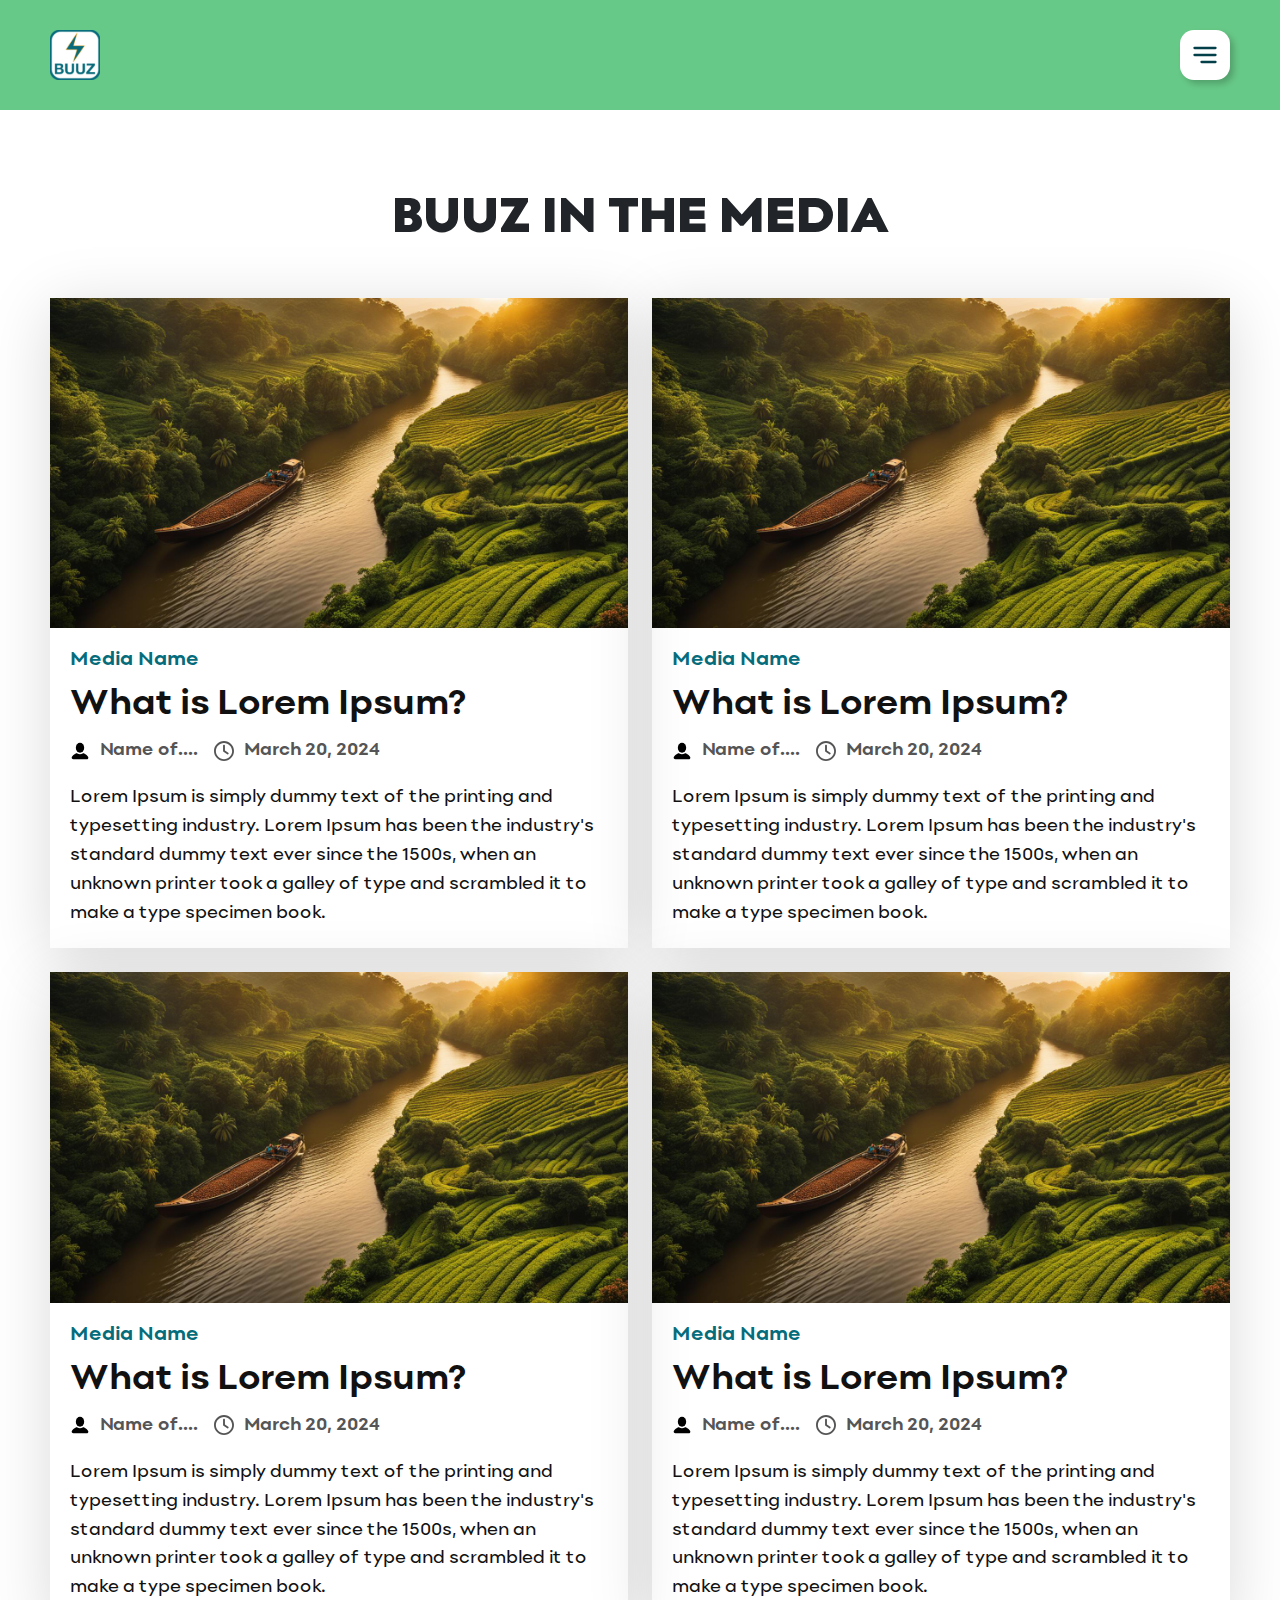
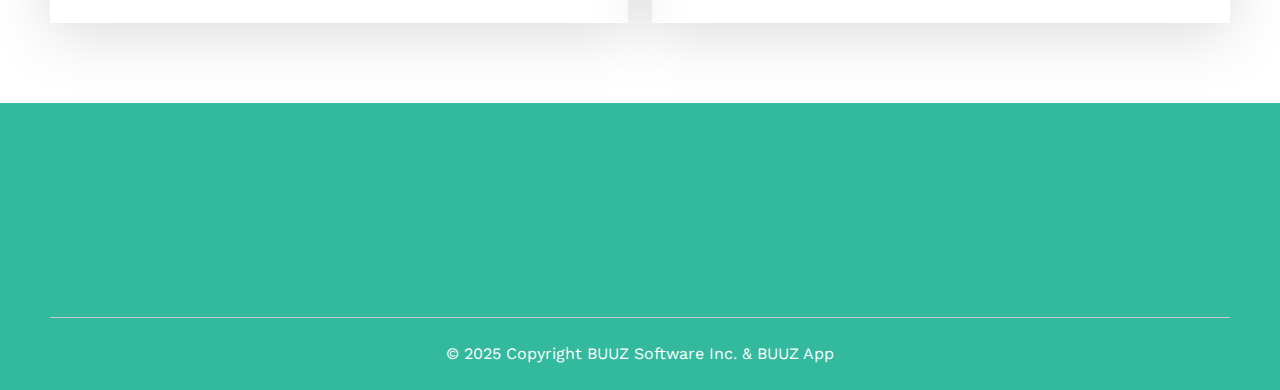
==== buuz-media.html @ 0bfe2625 "animation udpate" ====
<!DOCTYPE html>
<html lang="en">

<head>
    <meta charset="UTF-8">
    <meta name="viewport" content="width=device-width, initial-scale=1.0">
    <title>buzzapp</title>
    <link rel="shortcut icon" type="image/x-icon" href="assets/image/logo.svg">
    <link href="assets/css/bootstrap.min.css" rel="stylesheet">
    <link href="assets/css/aos.css" rel="stylesheet">
    <link href="https://fonts.googleapis.com/css2?family=Work+Sans:ital,wght@0,100..900;1,100..900&display=swap"
        rel="stylesheet">
    <link href="assets/css/style.css" rel="stylesheet">
    <link href="assets/point-fonts/stylesheet.css" rel="stylesheet">
</head>

<body>

    <section class="buzzBanner position-relative">
        <div class="container">
            <div class="MenuBar">
                <a target="_blank" href="http://www.buuzapp.com">
                    <img src="assets/image/logo.svg" alt="logo">
                </a>

                <span class="btn " type="button" data-bs-toggle="offcanvas" data-bs-target="#offcanvasRight"
                    aria-controls="offcanvasRight"><img src="assets/image/menu.svg" alt="menu-icon"></span>

                <div class="offcanvas offcanvas-end" tabindex="-1" id="offcanvasRight"
                    aria-labelledby="offcanvasRightLabel">
                    <div class="offcanvas-header">
                        <h5 id="offcanvasRightLabel"></h5>
                        <button type="button" class="btn-close text-reset" data-bs-dismiss="offcanvas"
                            aria-label="Close"></button>
                    </div>
                    <div class="offcanvas-body p-0">
                        <ul class="menuLink">
                            <li><a target="_blank" href="how-it-work.html">How It Works</a></li>
                            <li><a target="_blank" href="http://www.buuzevents.com">Musicians, DJs and Artists</a></li>
                            <li><a target="_blank" href="http://www.buuzevents.com">Venues, Arenas, Stadiums</a></li>
                            <li><a target="_blank" href="http://www.buuzevents.com">Comedy Clubs</a></li>
                            <li><a target="_blank" href="http://www.buuzevents.com">Theaters & Performing Art
                                    Centers</a></li>
                            <li><a target="_blank" href="http://www.buuzevents.com">Festivals and Beach Events</a></li>
                            <li><a target="_blank" href="http://www.buuzevents.com">Cities, Municipalities, Parks</a>
                            </li>
                            <li><a target="_blank" href="buuz-media.html">BUUZ In The Media</a></li>
                            <li><a target="_blank" href="job-opportunities.html">Job Opportunities</a></li>
                        </ul>
                    </div>
                </div>
            </div>
    </section>

    <section class="sectionPadding">
        <div class="container">
            <h1 class="primaryTitle text-dark text-center titleMD mb-4 mb-lg-5">BUUZ In The Media</h1>
            <div class="row g-4">
                <div class="col-lg-6">
                    <div class="mediaBox">
                        <div class="mediaImg">
                            <img src="assets/image/media01.jpg" alt="media-01" width="100%" height="auto">
                        </div>
                        <div class="mediaContent">
                            <h5 class="mediaName">Media Name</h5>
                            <h3 class="mediaTitle">What is Lorem Ipsum?</h3>
                            <div class="mediaDate d-flex align-items-center flex-wrap">
                                <span><svg style="enable-background:new 0 0 24 24;" version="1.1" height="20" width="20"
                                        viewBox="0 0 24 24" xml:space="preserve" xmlns="http://www.w3.org/2000/svg"
                                        xmlns:xlink="http://www.w3.org/1999/xlink">
                                        <g id="info" />
                                        <g id="icons">
                                            <g id="user">
                                                <ellipse cx="12" cy="8" rx="5" ry="6" />
                                                <path
                                                    d="M21.8,19.1c-0.9-1.8-2.6-3.3-4.8-4.2c-0.6-0.2-1.3-0.2-1.8,0.1c-1,0.6-2,0.9-3.2,0.9s-2.2-0.3-3.2-0.9    C8.3,14.8,7.6,14.7,7,15c-2.2,0.9-3.9,2.4-4.8,4.2C1.5,20.5,2.6,22,4.1,22h15.8C21.4,22,22.5,20.5,21.8,19.1z" />
                                            </g>
                                        </g>
                                    </svg> Name of....</span>

                                <span><svg height="20" width="20" viewBox="0 0 512 512"
                                        xmlns="http://www.w3.org/2000/svg">
                                        <path
                                            d="M232 120C232 106.7 242.7 96 256 96C269.3 96 280 106.7 280 120V243.2L365.3 300C376.3 307.4 379.3 322.3 371.1 333.3C364.6 344.3 349.7 347.3 338.7 339.1L242.7 275.1C236 271.5 232 264 232 255.1L232 120zM256 0C397.4 0 512 114.6 512 256C512 397.4 397.4 512 256 512C114.6 512 0 397.4 0 256C0 114.6 114.6 0 256 0zM48 256C48 370.9 141.1 464 256 464C370.9 464 464 370.9 464 256C464 141.1 370.9 48 256 48C141.1 48 48 141.1 48 256z"
                                            / fill="#555">
                                    </svg> March 20, 2024</span>
                            </div>
                            <p class="mediaDes">Lorem Ipsum is simply dummy text of the printing and typesetting
                                industry. Lorem Ipsum has been the industry's standard dummy text ever since the 1500s,
                                when an unknown printer took a galley of type and scrambled it to make a type specimen
                                book.</p>
                        </div>
                    </div>
                </div>

                <div class="col-lg-6">
                    <div class="mediaBox">
                        <div class="mediaImg">
                            <img src="assets/image/media01.jpg" alt="media-01" width="100%" height="auto">
                        </div>
                        <div class="mediaContent">
                            <h5 class="mediaName">Media Name</h5>
                            <h3 class="mediaTitle">What is Lorem Ipsum?</h3>
                            <div class="mediaDate d-flex align-items-center flex-wrap">
                                <span><svg style="enable-background:new 0 0 24 24;" version="1.1" height="20" width="20"
                                        viewBox="0 0 24 24" xml:space="preserve" xmlns="http://www.w3.org/2000/svg"
                                        xmlns:xlink="http://www.w3.org/1999/xlink">
                                        <g id="info" />
                                        <g id="icons">
                                            <g id="user">
                                                <ellipse cx="12" cy="8" rx="5" ry="6" />
                                                <path
                                                    d="M21.8,19.1c-0.9-1.8-2.6-3.3-4.8-4.2c-0.6-0.2-1.3-0.2-1.8,0.1c-1,0.6-2,0.9-3.2,0.9s-2.2-0.3-3.2-0.9    C8.3,14.8,7.6,14.7,7,15c-2.2,0.9-3.9,2.4-4.8,4.2C1.5,20.5,2.6,22,4.1,22h15.8C21.4,22,22.5,20.5,21.8,19.1z" />
                                            </g>
                                        </g>
                                    </svg> Name of....</span>

                                <span><svg height="20" width="20" viewBox="0 0 512 512"
                                        xmlns="http://www.w3.org/2000/svg">
                                        <path
                                            d="M232 120C232 106.7 242.7 96 256 96C269.3 96 280 106.7 280 120V243.2L365.3 300C376.3 307.4 379.3 322.3 371.1 333.3C364.6 344.3 349.7 347.3 338.7 339.1L242.7 275.1C236 271.5 232 264 232 255.1L232 120zM256 0C397.4 0 512 114.6 512 256C512 397.4 397.4 512 256 512C114.6 512 0 397.4 0 256C0 114.6 114.6 0 256 0zM48 256C48 370.9 141.1 464 256 464C370.9 464 464 370.9 464 256C464 141.1 370.9 48 256 48C141.1 48 48 141.1 48 256z"
                                            / fill="#555">
                                    </svg> March 20, 2024</span>
                            </div>
                            <p class="mediaDes">Lorem Ipsum is simply dummy text of the printing and typesetting
                                industry. Lorem Ipsum has been the industry's standard dummy text ever since the 1500s,
                                when an unknown printer took a galley of type and scrambled it to make a type specimen
                                book.</p>
                        </div>
                    </div>
                </div>

                <div class="col-lg-6">
                    <div class="mediaBox">
                        <div class="mediaImg">
                            <img src="assets/image/media01.jpg" alt="media-01" width="100%" height="auto">
                        </div>
                        <div class="mediaContent">
                            <h5 class="mediaName">Media Name</h5>
                            <h3 class="mediaTitle">What is Lorem Ipsum?</h3>
                            <div class="mediaDate d-flex align-items-center flex-wrap">
                                <span><svg style="enable-background:new 0 0 24 24;" version="1.1" height="20" width="20"
                                        viewBox="0 0 24 24" xml:space="preserve" xmlns="http://www.w3.org/2000/svg"
                                        xmlns:xlink="http://www.w3.org/1999/xlink">
                                        <g id="info" />
                                        <g id="icons">
                                            <g id="user">
                                                <ellipse cx="12" cy="8" rx="5" ry="6" />
                                                <path
                                                    d="M21.8,19.1c-0.9-1.8-2.6-3.3-4.8-4.2c-0.6-0.2-1.3-0.2-1.8,0.1c-1,0.6-2,0.9-3.2,0.9s-2.2-0.3-3.2-0.9    C8.3,14.8,7.6,14.7,7,15c-2.2,0.9-3.9,2.4-4.8,4.2C1.5,20.5,2.6,22,4.1,22h15.8C21.4,22,22.5,20.5,21.8,19.1z" />
                                            </g>
                                        </g>
                                    </svg> Name of....</span>

                                <span><svg height="20" width="20" viewBox="0 0 512 512"
                                        xmlns="http://www.w3.org/2000/svg">
                                        <path
                                            d="M232 120C232 106.7 242.7 96 256 96C269.3 96 280 106.7 280 120V243.2L365.3 300C376.3 307.4 379.3 322.3 371.1 333.3C364.6 344.3 349.7 347.3 338.7 339.1L242.7 275.1C236 271.5 232 264 232 255.1L232 120zM256 0C397.4 0 512 114.6 512 256C512 397.4 397.4 512 256 512C114.6 512 0 397.4 0 256C0 114.6 114.6 0 256 0zM48 256C48 370.9 141.1 464 256 464C370.9 464 464 370.9 464 256C464 141.1 370.9 48 256 48C141.1 48 48 141.1 48 256z"
                                            / fill="#555">
                                    </svg> March 20, 2024</span>
                            </div>
                            <p class="mediaDes">Lorem Ipsum is simply dummy text of the printing and typesetting
                                industry. Lorem Ipsum has been the industry's standard dummy text ever since the 1500s,
                                when an unknown printer took a galley of type and scrambled it to make a type specimen
                                book.</p>
                        </div>
                    </div>
                </div>

                <div class="col-lg-6">
                    <div class="mediaBox">
                        <div class="mediaImg">
                            <img src="assets/image/media01.jpg" alt="media-01" width="100%" height="auto">
                        </div>
                        <div class="mediaContent">
                            <h5 class="mediaName">Media Name</h5>
                            <h3 class="mediaTitle">What is Lorem Ipsum?</h3>
                            <div class="mediaDate d-flex align-items-center flex-wrap">
                                <span><svg style="enable-background:new 0 0 24 24;" version="1.1" height="20" width="20"
                                        viewBox="0 0 24 24" xml:space="preserve" xmlns="http://www.w3.org/2000/svg"
                                        xmlns:xlink="http://www.w3.org/1999/xlink">
                                        <g id="info" />
                                        <g id="icons">
                                            <g id="user">
                                                <ellipse cx="12" cy="8" rx="5" ry="6" />
                                                <path
                                                    d="M21.8,19.1c-0.9-1.8-2.6-3.3-4.8-4.2c-0.6-0.2-1.3-0.2-1.8,0.1c-1,0.6-2,0.9-3.2,0.9s-2.2-0.3-3.2-0.9    C8.3,14.8,7.6,14.7,7,15c-2.2,0.9-3.9,2.4-4.8,4.2C1.5,20.5,2.6,22,4.1,22h15.8C21.4,22,22.5,20.5,21.8,19.1z" />
                                            </g>
                                        </g>
                                    </svg> Name of....</span>

                                <span><svg height="20" width="20" viewBox="0 0 512 512"
                                        xmlns="http://www.w3.org/2000/svg">
                                        <path
                                            d="M232 120C232 106.7 242.7 96 256 96C269.3 96 280 106.7 280 120V243.2L365.3 300C376.3 307.4 379.3 322.3 371.1 333.3C364.6 344.3 349.7 347.3 338.7 339.1L242.7 275.1C236 271.5 232 264 232 255.1L232 120zM256 0C397.4 0 512 114.6 512 256C512 397.4 397.4 512 256 512C114.6 512 0 397.4 0 256C0 114.6 114.6 0 256 0zM48 256C48 370.9 141.1 464 256 464C370.9 464 464 370.9 464 256C464 141.1 370.9 48 256 48C141.1 48 48 141.1 48 256z"
                                            / fill="#555">
                                    </svg> March 20, 2024</span>
                            </div>
                            <p class="mediaDes">Lorem Ipsum is simply dummy text of the printing and typesetting
                                industry. Lorem Ipsum has been the industry's standard dummy text ever since the 1500s,
                                when an unknown printer took a galley of type and scrambled it to make a type specimen
                                book.</p>
                        </div>
                    </div>
                </div>
            </div>
        </div>
    </section>

    <section class="buzz_footer">
        <div class="container">
            <div class="row g-3">
                <div class="col-md-4 col-lg-2" data-aos="fade-down">
                    <a target="_blank" href="http://www.buuzapp.com"><img src="assets/image/logo.svg" alt="logo"></a>
                </div>
                <div class="col-md-4 col-lg-2" data-aos="fade-down">
                    <div class="footerLink">
                        <a target="_blank" href="how-it-work.html">How It Works</a>
                        <a target="_blank" href="buuz-media.html">BUUZ In The Media</a>
                        <a target="_blank" href="http://www.buuzevents.com">Terms & Conditions</a>
                        <a target="_blank" href="privacy-policy.html">Privacy Policy</a>
                        <a target="_blank" href="job-opportunities.html">Job Opportunities</a>
                    </div>
                </div>
                <div class="col-md-4 col-lg-3" data-aos="fade-down">
                    <div class="footerLink">
                        <a target="_blank" href="http://www.buuzevents.com">Musicians, DJs and Artists</a>
                        <a target="_blank" href="http://www.buuzevents.com">Venues, Arenas, Stadiums</a>
                        <a target="_blank" href="http://www.buuzevents.com">Comedy Clubs</a>
                    </div>
                </div>
                <div class="col-md-6 col-lg-3" data-aos="fade-down">
                    <div class="footerLink">
                        <a target="_blank" href="http://www.buuzevents.com">Theaters & Performing Art Centers</a>
                        <a target="_blank" href="http://www.buuzevents.com">Festivals and Beach Events</a>
                        <a target="_blank" href="http://www.buuzevents.com">Cities, Municipalities, Parks</a>
                    </div>
                </div>
                <div class="col-md-6 col-lg-2 text-right" data-aos="fade-down">
                    <div class="footerSocial">
                        <a target="_blank" href="https://www.linkedin.com/company/buuz/"><img
                                src="assets/image/linkdin.svg" alt="linkdin" width="26"></a>
                        <a target="_blank" href="https://m.facebook.com/buuzsoftware/"><img
                                src="assets/image/Facebook.svg" alt="facebook"></a>
                        <a target="_blank" href="https://m.youtube.com/@BUUZ_App"><img src="assets/image/YouTube.svg"
                                alt="YouTube"></a>
                        <a target="_blank" href="https://www.tiktok.com/@buuz_app?_t=ZT-8tR5wqqKORW&_r=1"><img
                                src="assets/image/tiktok.svg" alt="tiktok" width="22"></a>
                        <a target="_blank" href="https://www.instagram.com/buuz_app?igsh=NTc4MTIwNjQ2YQ=="><img
                                src="assets/image/Instagram.svg" alt="instagram"></a>
                    </div>
                </div>
            </div>
            <div class="copyRight">© 2025 Copyright BUUZ Software Inc. & BUUZ App</div>
        </div>
    </section>

    <script src="assets/js/jquery-3.7.1.min.js"></script>
    <script src="assets/js/bootstrap.bundle.min.js"></script>
    <script src="assets/js/aos.js"></script>
    <script>
        AOS.init({
            duration: 1200,
        })
    </script>
</body>

</html>
---- assets/css/style.css ----
:root {
    --primaryColor: #00CAE0;
    --transition: .4s all;
    --greenColor: #67C987;
    --whiteColor:#fff;
}

/* Common Css */
body {
    font-family: 'Point';
}

body,
h1,
h2,
h3,
h4,
h5,
h6,
p,
ul,
ol {
    padding: 0;
    margin: 0;
}

.container {
    max-width: 1750px;
    padding-inline: 50px;
}

.sectionPadding {
    padding-block: 90px;
}

.primaryTitle {
    font-size: 100px;
    font-weight: 800;
    text-transform: uppercase;
    color: var(--whiteColor);
}

.titleMD.primaryTitle {
    font-size: 80px;
}

.greenBg {
    background-color: var(--greenColor);
}

.index2 {
    z-index: 2;
}

/* Menu */
.MenuBar {
    display: flex;
    align-items: center;
    justify-content: space-between;
    padding: 30px 0;
}

.MenuBar span {
    background: var(--whiteColor);
    height: 50px;
    width: 50px;
    display: flex;
    align-items: center;
    justify-content: center;
    border-radius: 14px;
    box-shadow: 4px 4px 6px 0px rgba(0,0,0,0.2);
}

.offcanvas-header {
    padding: 1.5rem 2rem;
}

.menuLink {
    list-style: none;
    padding: 0;
    margin: 0;
}

.menuLink a {
    display: block;
    text-decoration: none;
    color: #111;
    padding: 12px 20px;
    border-top: 1px solid #ddd;
    font-size: 16px;
    font-weight: 600;
}

.menuLink a:hover {
    color: #066C7B;
}

/* Banner */
.buzzBanner {
    background-color: var(--greenColor);
    background-attachment: fixed;
}

.buzzBanner .container {
    position: relative;
    z-index: 2;
}

.bannerDes {
    font-size: 40px;
    color: var(--whiteColor);
    line-height: 1.2;
    margin-top: 10px;
}

.scannerImg {
    position: absolute;
    bottom: 90px;
    left: 19%;
    z-index: 2;
}

.scannerImg img {
    -webkit-filter: drop-shadow(15px 25px 25px rgba(0, 0, 0, 0.50));
    filter: drop-shadow(15px 25px 25px rgba(0, 0, 0, 0.50));
}

.bannerImg {
    padding-right: 100px;
}

.scannerImg span {
    color: var(--whiteColor);
    font-weight: 700;
    font-size: 24px;
    margin-bottom: 10px;
    text-align: left;
}

.bannerIcon {
    position: absolute;
    right: -130px;
    animation: linear infinite alternate;
    animation-name: run;
    animation-duration: 5s;
}

@keyframes run {
    0% {
      right: -15%;
    }
    50% {
      right: -5%;
    }
    100% {
      right: -15%;    
    }
}

.bannerLines {
    position: absolute;
    bottom: -50%;
    right: 0;
    width: 1500px;
}

.bannerRightImg {
    width: 100%;
    max-width: 540px;
    filter: drop-shadow(0 0 0 0.25);
    -webkit-filter: drop-shadow(65px 35px 65px rgba(0,0,0,0.35));
    filter: drop-shadow(65px 35px 65px rgba(0,0,0,0.35));
}

/* Event Section */
.eventSection {
    background-image: url(/assets/image/eventBg.jpg);
    background-size: cover;
    background-repeat: no-repeat;
    background-attachment: fixed;
}

.eventText {
    margin-left: -80px;
}

.eventBox ul {
    background: rgba(255,255,255,0.3);
    border-radius: 30px;
    padding: 20px;
    list-style: none;
    max-width: 330px;
    font-size: 32px;
    color: var(--whiteColor);
    font-weight: 600;
    margin: 10px 0 0;
}

.arrowImg { 
    animation: linear infinite alternate;
    animation-name: run1;
    animation-duration: 5s;
}

@keyframes run1 {
    0% {
      margin-left: 0;
    }
    50% {
      margin-left: 25px;
    }
    100% {
      margin-left: 0;    
    }
}

.eventImg {
    position: absolute;
    z-index: 3;
}

.musicIcon {
    position: absolute;
    right: -32px;
    top: -70px;
    width: 250px;
}

.linkBtn {
    background: rgba(255,255,255,.5);
    padding: 12px 30px;
    border-radius: 40px;
    border: 2px solid #fff;
    color: #033F49;
    text-decoration: none;
    font-weight: 600;
    font-size: 24px;
    margin-top: 20px;
    display: inline-block;
    box-shadow: 0px 4px 16px 0 rgba(0,0,0,0.25);
}

/* Category Section */
.categorySection {
    background-image: linear-gradient(#066B7B, #033F49);
    background-attachment: fixed;
}

.icon01 {
    position: absolute;
    top: 10px;
    opacity: 0.7;
}

.categorySection::after {
    content: '';
    background-image: linear-gradient(rgba(3, 63, 73, 0), rgba(3, 63, 73, 1));
    bottom: 0;
    position: absolute;
    height: 40%;
    width: 100%;
    z-index: 1;
}

.categorySection::before {
    content: '';
    background-image: linear-gradient(rgba(6, 107, 123, 1), rgba(6, 107, 123, 0));
    top: 0;
    position: absolute;
    height: 40%;
    width: 100%;
    z-index: 1;
}

.categorySection .sliderOuter h4 {
    font-size: 30px;
    padding: 10px 10px 10px;
}

.categorySection .sliderOuter h4:nth-child(3), .categorySection .sliderOuter h4:nth-child(5) {
    font-size: 50px;
}

.categorySection .sliderOuter h4:nth-child(2), .categorySection .sliderOuter h4:nth-child(6) {
    font-size: 40px;
}

.categorySection .sliderOuter h4:nth-child(4) {
    font-size: 60px;
}

/* Text Slider */
.sliderOuter h4 {
    font-size: 45px;
    font-weight: 500;
    padding: 12px 10px 12px;
    color: var(--whiteColor);
    line-height: normal;
    text-transform: uppercase;
    text-align: center;
}

.sliderOuter h4:nth-child(3), .sliderOuter h4:nth-child(5) {
    font-size: 70px;
}

.sliderOuter h4:nth-child(2), .sliderOuter h4:nth-child(6) {
    font-size: 55px;
}

.sliderOuter h4:nth-child(4) {
    font-size: 90px;
    font-weight: 700;
    background-image: linear-gradient(to right, rgba(255, 255, 255, 0), rgba(255, 255, 255, .4), rgba(255, 255, 255, 0));
    padding: 24px 10px 16px;
}

.img01 img {
    width: 330px;
}

.img02 img {
    width: 400px;
}

.textSliderSection::after {
    content: '';
    background-image: linear-gradient(rgba(46, 161, 168, 0), rgba(46, 161, 168, 1));
    bottom: 0;
    position: absolute;
    height: 40%;
    width: 100%;
    z-index: 1;
}

.textSliderSection::before {
    content: '';
    background-image: linear-gradient(rgba(46, 161, 168, 1), rgba(46, 161, 168, 0));
    top: 0;
    position: absolute;
    height: 40%;
    width: 100%;
    z-index: 1;
}

/* Refer Section */
.referSection {
    background-image: linear-gradient(#B360EA, #653088);
    position: relative;
    background-attachment: fixed;
}

.referSection .container {
    position: relative;
    z-index: 1;
}

.referSection::after {
    background-image: url(/assets/image/coinbg.png);
    content: '';
    position: absolute;
    inset: 0;
    background-size: 100%;
    background-position: bottom;
    background-repeat: no-repeat;
}

.referImg {
    top: 100px;
}

.referImg p {
    font-size: 22px;
    color: var(--whiteColor);
    font-weight: 500;
    text-align: center;
    margin-bottom:0;
}

.referImg * {
    position: relative;
    z-index: 2;
}

.imgLabel {
    position: absolute;
    background: #fff;
    color: #066C7B;
    border-radius: 31px;
    top: 14%;
    padding: 14px 38px 10px;
    z-index: 4;
    font-size: 20px;
    font-weight: bold;
    box-shadow: 0 6px 20px 0 rgba(0,0,0,0.25);
    left: 0;
}

.imgLabel.imgLabel02 {
    right: 0;
    top: 23%;
    left: auto;
}

.imgLabel.imgLabel03 {
    top: 65%;
}

.imgLabel.imgLabel04 {
    position: relative;
    margin: 0 auto;
    top: 0;
}

.referImg::after {
    content: '';
    position: absolute;
    background: #B360EA;
    inset: 0;
    z-index: 0;
    height: 100%;
    width: 68%;
    transform: translateX(-50%);
    left: 49%;
    opacity: .3;
    top: -100px;
    display: none;
}

/* Privacy Section */
.privacySection {
    background-image: url(/assets/image/dotBg.png);
    background-attachment: fixed;
}

.privacySection::after {
    content: '';
    position: absolute;
    inset: 0;
    background-image: linear-gradient(#066B7B, #033F49);
    z-index: -1;
}

.startImg {
    position: absolute;
    right: -50px;
    top: 40px;
    animation: linear infinite alternate;
    animation-name: run3;
    animation-duration: 5s;
}

@keyframes run3 {
    0% {
      right: 0;
    }
    50% {
        right: -50px;
    }
    100% {
        right: 0;    
    }
}

/* */
.icon03 {
    position: absolute;
    z-index: 0;
    bottom: 15%;
    left: -50px;
}

.icon04 {
    position: absolute;
    top: -60px;
    right: 40px;
    transform: rotate(95deg);
}

/* Download Section */
.downloadSection h2 {
    font-size: 110px;
    text-transform: uppercase;
    text-align: center;
    font-weight: 800;
    max-width: 1250px;
    margin: 0 auto;
    background: -webkit-linear-gradient(#066B7B, #033F49);
    -webkit-background-clip: text;
    -webkit-text-fill-color: transparent;
}

.icon02 {
    position: absolute;
    bottom: -120px;
    left: 30px;
    z-index: -1;
    animation: linear infinite alternate;
    animation-name: run2;
    animation-duration: 5s;
}

@keyframes run2 {
    0% {
      left: 0;
    }
    50% {
      left: 25px;
    }
    100% {
      left: 0;    
    }
}

.comingSoon {
    cursor: not-allowed;
    position: relative;
    overflow: hidden;
    pointer-events: none;
}

.comingSoon span {
    position: absolute;
    display: flex;
    align-items: center;
    justify-content: center;
    width: 100%;
    height: 100%;
    background: rgba(255,255,255,0.92);
    color: #333;
    font-size: 180%;
    font-weight: 600;
}

/* Footer Section */
.buzz_footer * {
    font-family: "Work Sans", serif;
}

.buzz_footer {
    background-color: #33B99D;
    padding: 40px 0 0;
}

.footerLink a {
    display: block;
    color: var(--whiteColor);
    text-decoration: none;
    font-size: 16px;
    font-weight: 600;
    padding: 0 0 6px;
}

.footerSocial a {
    display: inline-block;
    margin: 0px 4px;
}

.copyRight {
    text-align: center;
    padding: 24px;
    border-top: 1px solid #C6C6C6;
    margin-top: 24px;
    color: var(--whiteColor);
    font-weight: 400;
}


/* Privacy Policy */
.privacyContent p {
    color: #7A7A85;
    font-size: 20px;
    font-weight: 400;
    line-height: 1.6;
}

.privacyContent p strong {
    display: block;
    color: #111;
    margin: 24px 0 -20px;
    font-size: 24px;
}

.privacyContent a {
    text-decoration: underline;
    color: #333;
}


/* Media Page */
.mediaBox {
    box-shadow: 0px 10px 60px 0 rgba(0,0,0,0.15);
}

.mediaContent {
    padding: 20px;
}

.mediaName {
    font-size: 20px;
    font-weight: 600;
    color: #066C7B;
}

.mediaTitle {
    font-size: 36px;
    font-weight: bold;
    margin:12px 0 10px;
    color: #111;
}

.mediaDate span {
    font-size: 18px;
    color: #555;
    font-weight: 600;
    display: flex;
    align-items: center;
    margin-right: 16px;
    gap: 10px;
}

.mediaDes {
    font-size: 18px;
    color: #111;
    line-height: 1.6;
    margin-top: 20px;
}



@media (max-width: 1640px) {
    .bannerImg {
        padding-right: 40px;
    }

    .primaryTitle {
        font-size: 82px;
    }

    .titleMD.primaryTitle {
        font-size: 68px;
    }

    .sliderOuter h4 {
        font-size: 40px;
    }

    .sliderOuter h4:nth-child(3), .sliderOuter h4:nth-child(5) {
        font-size: 60px;
    }
    
    .sliderOuter h4:nth-child(2), .sliderOuter h4:nth-child(6) {
        font-size: 45px;
    }
    
    .sliderOuter h4:nth-child(4) {
        font-size: 80px;
    }

    .categorySection .sliderOuter h4 {
        font-size: 25px;
    }

    .categorySection .sliderOuter h4:nth-child(3), .categorySection .sliderOuter h4:nth-child(5) {
        font-size: 40px;
    }
    
    .categorySection .sliderOuter h4:nth-child(2), .categorySection .sliderOuter h4:nth-child(6) {
        font-size: 30px;
    }
    
    .categorySection .sliderOuter h4:nth-child(4) {
        font-size: 50px;
    }

    .downloadSection h2 {
        font-size: 80px;
        max-width: 920px;
    }

    .icon02 img {
        max-width: 450px;
    }

    .downloadIcon  a img {
        width: 220px;
    }

    .bannerDes {
        font-size: 32px;
    }

    .eventBox ul {
        font-size: 24px;
    }

    .eventImg img {
        width: 80%;
    }

    .musicIcon {
        width: 180px;
    }
}

@media (max-width: 1365.98px) {
    .bannerImg {
        padding-right: 0px;
    }

    .scannerImg {
        left: 8%;
    }

    .bannerIcon {
        right: 0;
    }

    .primaryTitle {
        font-size: 60px;
    }

    .titleMD.primaryTitle {
        font-size: 50px;
    }

    .sliderOuter h4 {
        font-size: 30px;
    }

    .sliderOuter h4:nth-child(3), .sliderOuter h4:nth-child(5) {
        font-size: 50px;
    }
    
    .sliderOuter h4:nth-child(2), .sliderOuter h4:nth-child(6) {
        font-size: 35px;
    }
    
    .sliderOuter h4:nth-child(4) {
        font-size: 70px;
    }

    .categorySection .sliderOuter h4 {
        font-size: 18px;
    }

    .categorySection .sliderOuter h4:nth-child(3), .categorySection .sliderOuter h4:nth-child(5) {
        font-size: 30px;
    }
    
    .categorySection .sliderOuter h4:nth-child(2), .categorySection .sliderOuter h4:nth-child(6) {
        font-size: 20px;
    }
    
    .categorySection .sliderOuter h4:nth-child(4) {
        font-size: 40px;
    }

    .downloadSection h2 {
        font-size: 60px;
        max-width: 690px;
    }

    .icon02 img {
        max-width: 320px;
    }

    .icon02 {
        bottom: -70px;
    }

    @keyframes run2 {
        0% {
          left: -50px;
        }
        50% {
          left: -70px;
        }
        100% {
          left: -50px;    
        }
    }

    .bannerDes {
        font-size: 28px;
    }

    .scannerImg span {
        font-size: 16px;
    }

    .eventBox ul {
        font-size: 20px;
    }

    .eventBox img {
        width: 80%;
    }

    .icon03 {
        width: 250px;
    }

    .sectionPadding {
        padding-block: 80px;
    }

    .img01 img {
        width: 260px;
    }

    .img02 img {
        width: 300px;
    }

    .imgLabel {
        font-size: 16px;
    }

    .privacyContent p {
        font-size: 18px;
    }
    
    .privacyContent p strong {
        font-size: 22px;
    }

    .comingSoon span {
        font-size: 140%;
    }

    @keyframes run {
        0% {
          right: -10%;
        }
        50% {
          right: 0%;
        }
        100% {
          right: -10%;    
        }
    }
}

@media (max-width: 1199.98px) {
    .scannerImg {
        left: 0;
        width: 200px;
    }

    .primaryTitle {
        font-size: 60px;
    }

    .bannerDes {
        font-size: 24px;
    }

    .startImg {
        width: 200px;
    }

    .referImg p {
        font-size: 16px;
    }

    .icon04 {
        width: 150px;
    }

    .icon03 {
        width: 200px;
    }

    .downloadSection h2 {
        font-size: 50px;
        max-width: 560px;
    }

    .downloadIcon  a img {
        width: 170px;
    }

    .sectionPadding {
        padding-block: 70px;
    }

    .startImg {
        width: 140px;
        right: 0px;
    }

    .musicIcon {
        right: 0;
        top: -50px;
    }

    .eventText {
        margin-left: 0px;
    }

    .referImg {
        top: 50px;
    }

    .referImg::after {
        top: -50px;
    }

    .imgLabel {
        font-size: 16px;
        padding: 8px 20px;
    }

    @keyframes run3 {
        0% {
          right: 0;
        }
        50% {
            right: -20px;
        }
        100% {
            right: 0;    
        }
    }

    @keyframes run {
        0% {
          right: -5%;
        }
        50% {
          right: 5%;
        }
        100% {
          right: -5%;    
        }
    }

    .container {
        padding-inline: 30px;
    }

    .linkBtn {
        font-size: 20px;
    }

    .privacyContent p {
        font-size: 16px;
    }
    
    .privacyContent p strong {
        font-size: 20px;
    }

    .comingSoon span {
        font-size: 100%;
    }
}

@media (max-width: 991.98px) {   
   .primaryTitle {
        font-size: 50px;
    }

    .titleMD.primaryTitle {
        font-size: 40px;
    }

    .bannerDes {
        font-size: 20px;
    }

    .sliderOuter h4 {
        font-size: 16px;
    }

    .sliderOuter h4:nth-child(3), .sliderOuter h4:nth-child(5) {
        font-size: 40px;
    }
    
    .sliderOuter h4:nth-child(2), .sliderOuter h4:nth-child(6) {
        font-size: 30px;
    }
    
    .sliderOuter h4:nth-child(4) {
        font-size: 60px;
    }

    .categorySection .sliderOuter h4 {
        font-size: 16px;
    }

    .categorySection .sliderOuter h4:nth-child(3), .categorySection .sliderOuter h4:nth-child(5) {
        font-size: 25px;
    }
    
    .categorySection .sliderOuter h4:nth-child(2), .categorySection .sliderOuter h4:nth-child(6) {
        font-size: 20px;
    }
    
    .categorySection .sliderOuter h4:nth-child(4) {
        font-size: 30px;
    }

    .icon02 {
        left: -60px;
    }

    @keyframes run2 {
        0% {
          left: -40px;
        }
        50% {
          left: -60px;
        }
        100% {
          left: -40px;    
        }
    }

    .sectionPadding {
        padding-block: 60px;
    }
    
    .downloadSection h2 {
        font-size: 32px;
        max-width: 360px;
    }

    .imgLabel.imgLabel02 {
        top: 30%;
    }
}

@media (max-width: 767.98px) {   
    .sectionPadding {
        padding-block: 50px;
    }

    .bannerIcon {
        display: none;
    }

    .primaryTitle {
        font-size: 42px;
    }

    .titleMD.primaryTitle {
        font-size: 32px;
    }

    .icon02 img {
        max-width: 210px;
    }

    .container {
        padding-inline: 24px;
    }

    .img01 img {
        width: 160px;
    }

    .img02 img {
        width: 180px;
    }

    .sliderOuter h4:nth-child(3), .sliderOuter h4:nth-child(5) {
        font-size: 30px;
    }
    
    .sliderOuter h4:nth-child(2), .sliderOuter h4:nth-child(6) {
        font-size: 24px;
    }
    
    .sliderOuter h4:nth-child(4) {
        font-size: 40px;
    }

    .icon03 {
        width: 170px;
        bottom: 30%;
        left: 0;
    }

    .icon01 img {
        width: 150px;
    }

    .referSection::after {
        background-repeat: repeat;
    }

    .linkBtn {
        font-size: 18px;
    }

    .privacyContent p {
        font-size: 15px;
    }
    
    .privacyContent p strong {
        font-size: 18px;
    }

    .logoBar {
        padding: 20px 0;
    }
}

@media (max-width: 575.98px) {  
    .scannerImg {
        width: 150px;
    }

    .icon03 {
        width: 110px;
        bottom: 30%;
    }

    .icon04 {
        width: 100px;
        top: -31px;
        right: 10px;
    }

    .img02 img, .img01 img {
        width: 120px;
    }

    .imgLabel {
        font-size: 14px;
    }

    .imgLabel.imgLabel01 {
        top: 18%;
    }

    .referImg::after {
        top: -30px;
    }

    .referImg {
        top: 30px;
    }

    .icon01 img {
        width: 110px;
    }

    .icon02 {
        left: 0;
        bottom: 30px;
    }

    .icon02 img {
        max-width: 140px;
    }

    @keyframes run2 {
        0% {
          left: -25px;
        }
        50% {
          left: -45px;
        }
        100% {
          left: -25px;    
        }
    }
}
---- assets/point-fonts/stylesheet.css ----
@font-face {
    font-family: 'Point';
    src: url('Point-Black.woff2') format('woff2'),
        url('Point-Black.woff') format('woff'),
        url('Point-Black.ttf') format('truetype');
    font-weight: 900;
    font-style: normal;
    font-display: swap;
}

@font-face {
    font-family: 'Point';
    src: url('Point-Bold.woff2') format('woff2'),
        url('Point-Bold.woff') format('woff'),
        url('Point-Bold.ttf') format('truetype');
    font-weight: bold;
    font-style: normal;
    font-display: swap;
}

@font-face {
    font-family: 'Point Book';
    src: url('Point-Book.woff2') format('woff2'),
        url('Point-Book.woff') format('woff'),
        url('Point-Book.ttf') format('truetype');
    font-weight: normal;
    font-style: normal;
    font-display: swap;
}

@font-face {
    font-family: 'Point Extra';
    src: url('Point-ExtraBold.woff2') format('woff2'),
        url('Point-ExtraBold.woff') format('woff'),
        url('Point-ExtraBold.ttf') format('truetype');
    font-weight: bold;
    font-style: normal;
    font-display: swap;
}

@font-face {
    font-family: 'Point';
    src: url('Point-Light.woff2') format('woff2'),
        url('Point-Light.woff') format('woff'),
        url('Point-Light.ttf') format('truetype');
    font-weight: 300;
    font-style: normal;
    font-display: swap;
}

@font-face {
    font-family: 'Point';
    src: url('Point-MediumItalic.woff2') format('woff2'),
        url('Point-MediumItalic.woff') format('woff'),
        url('Point-MediumItalic.ttf') format('truetype');
    font-weight: 500;
    font-style: italic;
    font-display: swap;
}

@font-face {
    font-family: 'Point';
    src: url('Point-Regular.woff2') format('woff2'),
        url('Point-Regular.woff') format('woff'),
        url('Point-Regular.ttf') format('truetype');
    font-weight: 500;
    font-style: normal;
    font-display: swap;
}

@font-face {
    font-family: 'Point Semi';
    src: url('Point-SemiBold.woff2') format('woff2'),
        url('Point-SemiBold.woff') format('woff'),
        url('Point-SemiBold.ttf') format('truetype');
    font-weight: 600;
    font-style: normal;
    font-display: swap;
}

@font-face {
    font-family: 'Point';
    src: url('Point-Thin.woff2') format('woff2'),
        url('Point-Thin.woff') format('woff'),
        url('Point-Thin.ttf') format('truetype');
    font-weight: 100;
    font-style: normal;
    font-display: swap;
}
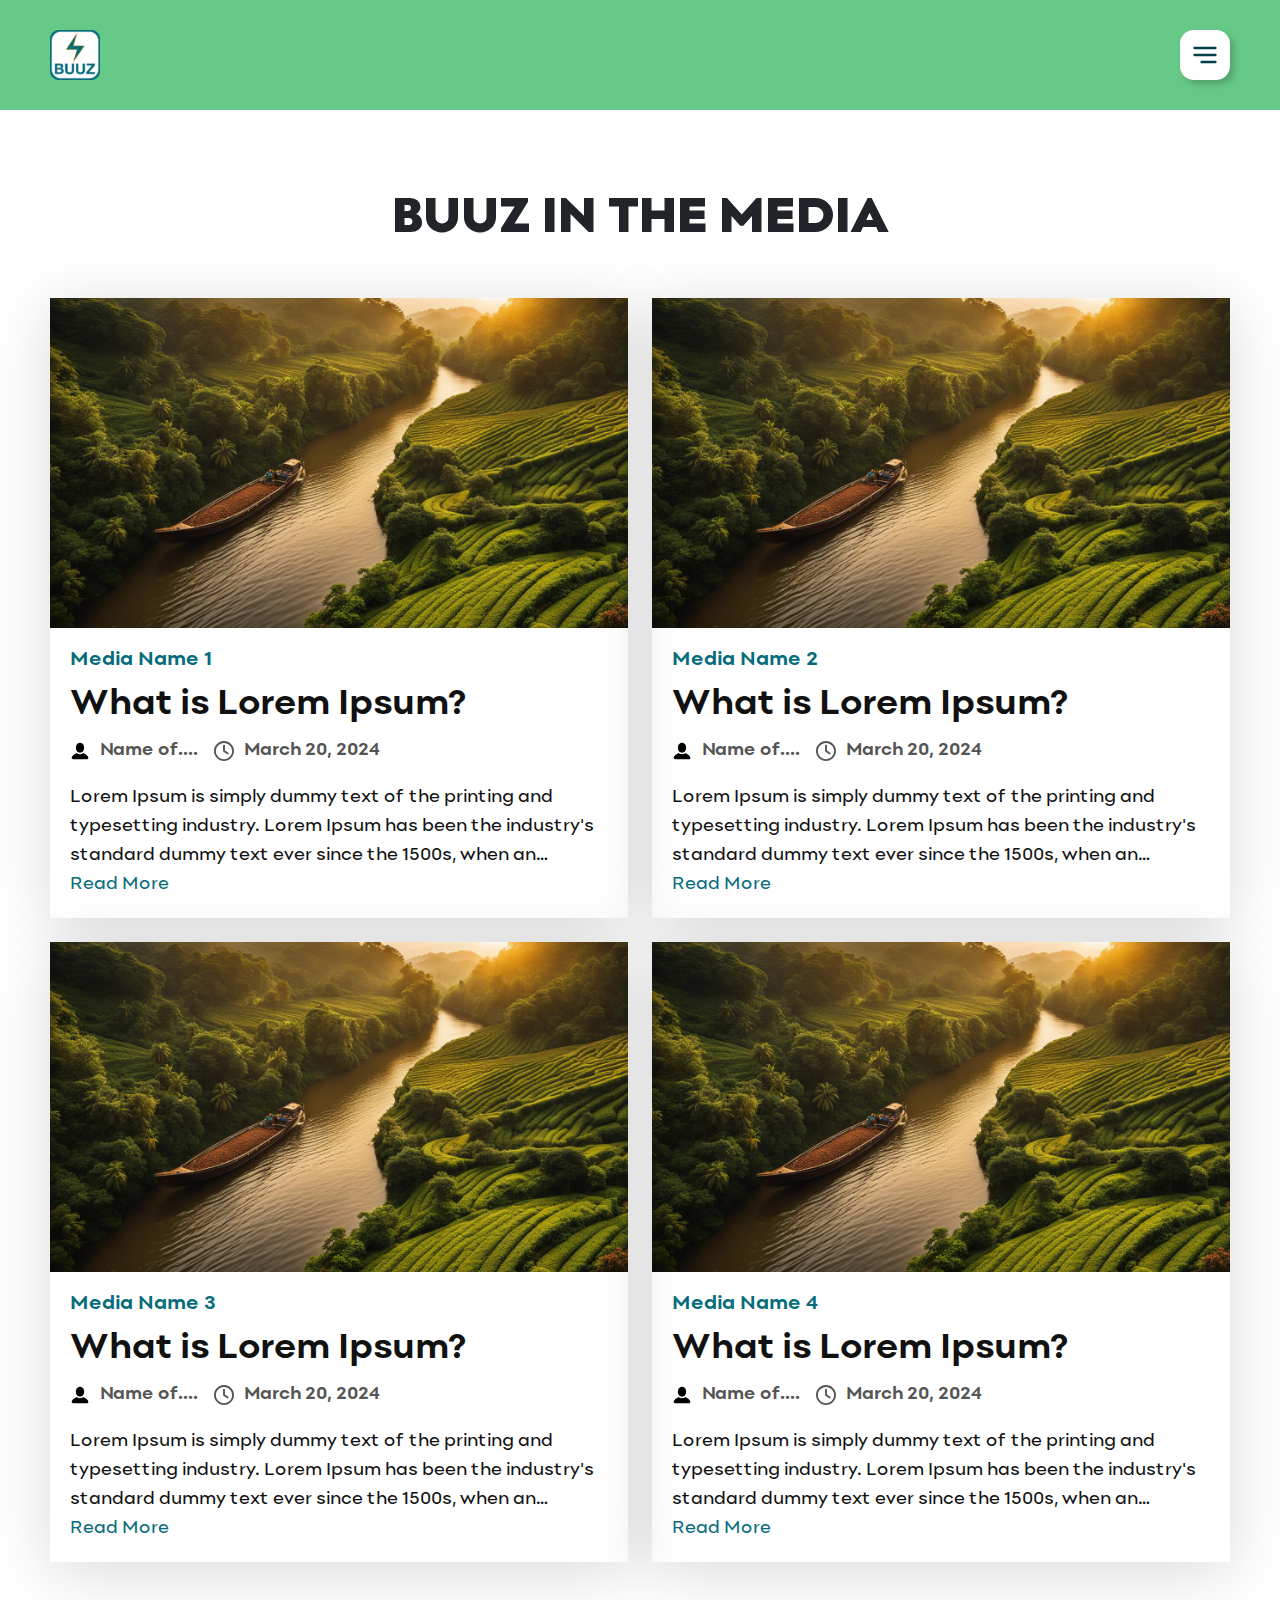
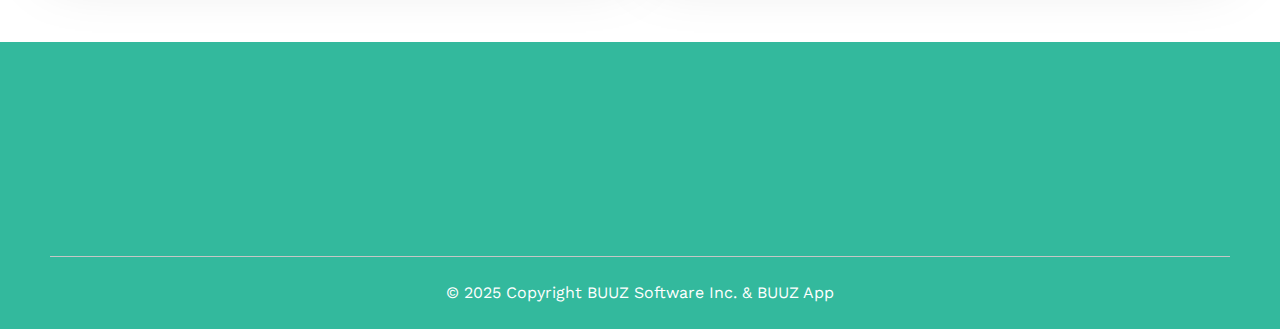
==== commit 3034622a: "changes udpate" ====
--- a/buuz-media.html
+++ b/buuz-media.html
@@ -19,7 +19,7 @@
     <section class="buzzBanner position-relative">
         <div class="container">
             <div class="MenuBar">
-                <a target="_blank" href="http://www.buuzapp.com">
+                <a href="index.html">
                     <img src="assets/image/logo.svg" alt="logo">
                 </a>
 
@@ -35,7 +35,7 @@
                     </div>
                     <div class="offcanvas-body p-0">
                         <ul class="menuLink">
-                            <li><a target="_blank" href="how-it-work.html">How It Works</a></li>
+                            <li><a href="how-it-work.html">How It Works</a></li>
                             <li><a target="_blank" href="http://www.buuzevents.com">Musicians, DJs and Artists</a></li>
                             <li><a target="_blank" href="http://www.buuzevents.com">Venues, Arenas, Stadiums</a></li>
                             <li><a target="_blank" href="http://www.buuzevents.com">Comedy Clubs</a></li>
@@ -44,8 +44,8 @@
                             <li><a target="_blank" href="http://www.buuzevents.com">Festivals and Beach Events</a></li>
                             <li><a target="_blank" href="http://www.buuzevents.com">Cities, Municipalities, Parks</a>
                             </li>
-                            <li><a target="_blank" href="buuz-media.html">BUUZ In The Media</a></li>
-                            <li><a target="_blank" href="job-opportunities.html">Job Opportunities</a></li>
+                            <li><a href="buuz-media.html">BUUZ In The Media</a></li>
+                            <li><a href="job-opportunities.html">Job Opportunities</a></li>
                         </ul>
                     </div>
                 </div>
@@ -62,7 +62,7 @@
                             <img src="assets/image/media01.jpg" alt="media-01" width="100%" height="auto">
                         </div>
                         <div class="mediaContent">
-                            <h5 class="mediaName">Media Name</h5>
+                            <h5 class="mediaName">Media Name 1</h5>
                             <h3 class="mediaTitle">What is Lorem Ipsum?</h3>
                             <div class="mediaDate d-flex align-items-center flex-wrap">
                                 <span><svg style="enable-background:new 0 0 24 24;" version="1.1" height="20" width="20"
@@ -85,10 +85,13 @@
                                             / fill="#555">
                                     </svg> March 20, 2024</span>
                             </div>
-                            <p class="mediaDes">Lorem Ipsum is simply dummy text of the printing and typesetting
+                            <div class="mediaDesOuter">
+                                <p class="mediaDes">Lorem Ipsum is simply dummy text of the printing and typesetting
                                 industry. Lorem Ipsum has been the industry's standard dummy text ever since the 1500s,
                                 when an unknown printer took a galley of type and scrambled it to make a type specimen
-                                book.</p>
+                                book1 </p>
+                                <span class="readMore">Read More</span>
+                            </div>
                         </div>
                     </div>
                 </div>
@@ -99,7 +102,7 @@
                             <img src="assets/image/media01.jpg" alt="media-01" width="100%" height="auto">
                         </div>
                         <div class="mediaContent">
-                            <h5 class="mediaName">Media Name</h5>
+                            <h5 class="mediaName">Media Name 2</h5>
                             <h3 class="mediaTitle">What is Lorem Ipsum?</h3>
                             <div class="mediaDate d-flex align-items-center flex-wrap">
                                 <span><svg style="enable-background:new 0 0 24 24;" version="1.1" height="20" width="20"
@@ -122,10 +125,13 @@
                                             / fill="#555">
                                     </svg> March 20, 2024</span>
                             </div>
-                            <p class="mediaDes">Lorem Ipsum is simply dummy text of the printing and typesetting
+                            <div class="mediaDesOuter">
+                                <p class="mediaDes">Lorem Ipsum is simply dummy text of the printing and typesetting
                                 industry. Lorem Ipsum has been the industry's standard dummy text ever since the 1500s,
                                 when an unknown printer took a galley of type and scrambled it to make a type specimen
-                                book.</p>
+                                book11 </p>
+                                <span class="readMore">Read More</span>
+                            </div>
                         </div>
                     </div>
                 </div>
@@ -136,7 +142,7 @@
                             <img src="assets/image/media01.jpg" alt="media-01" width="100%" height="auto">
                         </div>
                         <div class="mediaContent">
-                            <h5 class="mediaName">Media Name</h5>
+                            <h5 class="mediaName">Media Name 3</h5>
                             <h3 class="mediaTitle">What is Lorem Ipsum?</h3>
                             <div class="mediaDate d-flex align-items-center flex-wrap">
                                 <span><svg style="enable-background:new 0 0 24 24;" version="1.1" height="20" width="20"
@@ -159,10 +165,13 @@
                                             / fill="#555">
                                     </svg> March 20, 2024</span>
                             </div>
-                            <p class="mediaDes">Lorem Ipsum is simply dummy text of the printing and typesetting
+                            <div class="mediaDesOuter">
+                                <p class="mediaDes">Lorem Ipsum is simply dummy text of the printing and typesetting
                                 industry. Lorem Ipsum has been the industry's standard dummy text ever since the 1500s,
                                 when an unknown printer took a galley of type and scrambled it to make a type specimen
-                                book.</p>
+                                book111 </p>
+                                <span class="readMore">Read More</span>
+                            </div>
                         </div>
                     </div>
                 </div>
@@ -173,7 +182,7 @@
                             <img src="assets/image/media01.jpg" alt="media-01" width="100%" height="auto">
                         </div>
                         <div class="mediaContent">
-                            <h5 class="mediaName">Media Name</h5>
+                            <h5 class="mediaName">Media Name 4</h5>
                             <h3 class="mediaTitle">What is Lorem Ipsum?</h3>
                             <div class="mediaDate d-flex align-items-center flex-wrap">
                                 <span><svg style="enable-background:new 0 0 24 24;" version="1.1" height="20" width="20"
@@ -196,10 +205,13 @@
                                             / fill="#555">
                                     </svg> March 20, 2024</span>
                             </div>
-                            <p class="mediaDes">Lorem Ipsum is simply dummy text of the printing and typesetting
+                            <div class="mediaDesOuter">
+                                <p class="mediaDes">Lorem Ipsum is simply dummy text of the printing and typesetting
                                 industry. Lorem Ipsum has been the industry's standard dummy text ever since the 1500s,
                                 when an unknown printer took a galley of type and scrambled it to make a type specimen
-                                book.</p>
+                                book1111 </p>
+                                <span class="readMore">Read More</span>
+                            </div>
                         </div>
                     </div>
                 </div>
@@ -211,15 +223,15 @@
         <div class="container">
             <div class="row g-3">
                 <div class="col-md-4 col-lg-2" data-aos="fade-down">
-                    <a target="_blank" href="http://www.buuzapp.com"><img src="assets/image/logo.svg" alt="logo"></a>
+                    <a href="index.html"><img src="assets/image/logo.svg" alt="logo"></a>
                 </div>
                 <div class="col-md-4 col-lg-2" data-aos="fade-down">
                     <div class="footerLink">
-                        <a target="_blank" href="how-it-work.html">How It Works</a>
-                        <a target="_blank" href="buuz-media.html">BUUZ In The Media</a>
+                        <a href="how-it-work.html">How It Works</a>
+                        <a href="buuz-media.html">BUUZ In The Media</a>
                         <a target="_blank" href="http://www.buuzevents.com">Terms & Conditions</a>
-                        <a target="_blank" href="privacy-policy.html">Privacy Policy</a>
-                        <a target="_blank" href="job-opportunities.html">Job Opportunities</a>
+                        <a href="privacy-policy.html">Privacy Policy</a>
+                        <a href="job-opportunities.html">Job Opportunities</a>
                     </div>
                 </div>
                 <div class="col-md-4 col-lg-3" data-aos="fade-down">
@@ -255,6 +267,20 @@
         </div>
     </section>
 
+    <div class="modal fade" id="mediaPopup" tabindex="-1" aria-labelledby="modalTitle" aria-hidden="true">
+        <div class="modal-dialog" style="max-width: 800px;">
+            <div class="modal-content">
+                <div class="modal-header">
+                    <h4 class="modal-title" id="modalTitle">Modal Title</h4>
+                    <button type="button" class="btn-close" data-bs-dismiss="modal" aria-label="Close"></button>
+                </div>
+                <div class="modal-body" id="modalContent">
+                    Modal Content
+                </div>
+            </div>
+        </div>
+    </div>
+
     <script src="assets/js/jquery-3.7.1.min.js"></script>
     <script src="assets/js/bootstrap.bundle.min.js"></script>
     <script src="assets/js/aos.js"></script>
@@ -262,6 +288,17 @@
         AOS.init({
             duration: 1200,
         })
+
+        $(document).ready(function(){
+            $(".mediaContent").click(function(){
+                var title = $(this).find(".mediaName").text();
+                var contentHtml = $(this).find(".mediaDes").html();
+
+                $("#modalTitle").text(title);
+                $("#modalContent").html(contentHtml);
+                $("#mediaPopup").modal("show");
+            });
+        });
     </script>
 </body>
 
--- a/assets/css/style.css
+++ b/assets/css/style.css
@@ -269,7 +269,7 @@
     position: absolute;
     height: 40%;
     width: 100%;
-    z-index: 1;
+    z-index: 2;
 }
 
 .categorySection .sliderOuter h4 {
@@ -340,7 +340,7 @@
     position: absolute;
     height: 40%;
     width: 100%;
-    z-index: 1;
+    z-index: 2;
 }
 
 /* Refer Section */
@@ -624,8 +624,62 @@
     color: #111;
     line-height: 1.6;
     margin-top: 20px;
-}
-
+    display: -webkit-box;
+    -webkit-box-orient: vertical;
+    -webkit-line-clamp: 3;
+    overflow: hidden;
+}
+
+.mediaDesOuter span {
+    font-weight: 500;
+    font-size: 18px;
+    color: #066C7B;
+    cursor: pointer;
+    text-transform: .4s all;
+}
+
+.mediaDesOuter span:hover {
+    text-decoration: underline;
+}
+
+#modalContent .mediaDes {
+    -webkit-line-clamp: inherit;
+}
+
+#modalContent span {
+    display: none;
+}
+
+.modal-body {
+    font-size: 18px;
+}
+
+.modal-title {
+    color: #000;
+    font-weight: 600;
+}
+
+
+/* How It Works */
+.videoCard iframe {
+    aspect-ratio: 16/9;
+    width: 100%;
+    border-radius: 10px;
+}
+
+.videoCard span {
+    position: absolute;
+    z-index: 2;
+    height: 100%;
+    width: 100%;
+    display: flex;
+    align-items: center;
+    justify-content: center;
+    background: rgba(255,255,255,0.8);
+    color: #000;
+    font-size: 34px;
+    overflow: hidden;
+}
 
 
 @media (max-width: 1640px) {
@@ -955,6 +1009,23 @@
     .comingSoon span {
         font-size: 100%;
     }
+
+    .mediaName {
+        font-size: 18px;
+    }
+
+    .mediaTitle {
+        font-size: 28px;
+    }
+
+    .mediaDes {
+        font-size: 16px;
+        margin-top: 16px;
+    }
+
+    .mediaDate span {
+        font-size: 16px;
+    }
 }
 
 @media (max-width: 991.98px) {   
@@ -1033,6 +1104,10 @@
 }
 
 @media (max-width: 767.98px) {   
+    .MenuBar {
+        padding: 20px 0;
+    }
+
     .sectionPadding {
         padding-block: 50px;
     }
@@ -1106,6 +1181,23 @@
     .logoBar {
         padding: 20px 0;
     }
+
+    .mediaName {
+        font-size: 16px;
+    }
+
+    .mediaTitle {
+        font-size: 24px;
+    }
+
+    .mediaDes {
+        font-size: 15px;
+        margin-top: 10px;
+    }
+
+    .mediaDate span {
+        font-size: 15px;
+    }
 }
 
 @media (max-width: 575.98px) {  
@@ -1157,6 +1249,10 @@
         max-width: 140px;
     }
 
+    .mediaTitle {
+        font-size: 20px;
+    }
+
     @keyframes run2 {
         0% {
           left: -25px;
